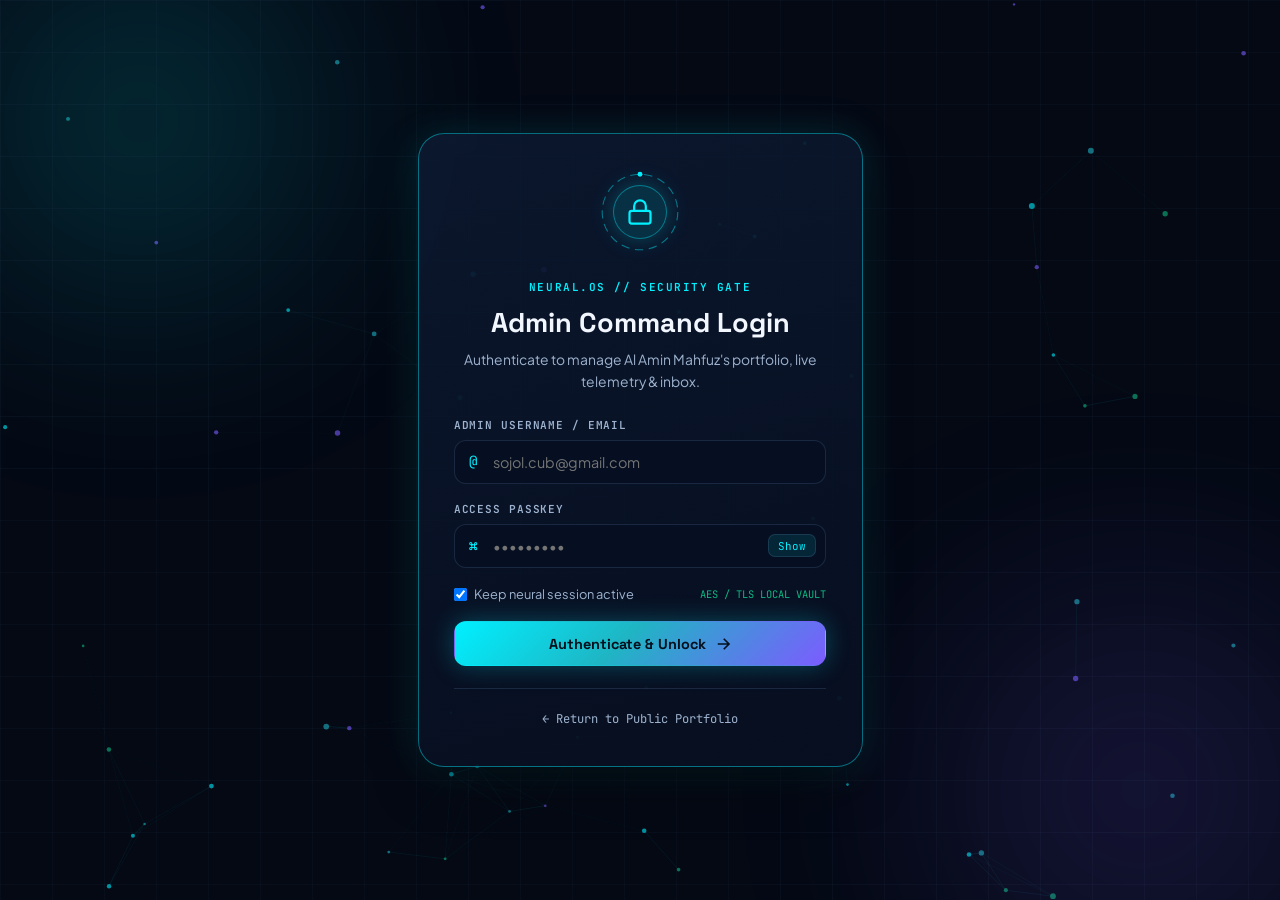
==== admin.html @ 64567ad8 "chore: remove CV download options and CV asset files from public site" ====
<!DOCTYPE html>
<html lang="en" data-theme="dark">
<head>
  <meta charset="UTF-8" />
  <meta name="viewport" content="width=device-width, initial-scale=1.0" />
  <title>NEURAL.CMS // Admin Command Deck — Al Amin Mahfuz</title>

  <link rel="preconnect" href="https://fonts.googleapis.com" />
  <link rel="preconnect" href="https://fonts.gstatic.com" crossorigin />
  <link href="https://fonts.googleapis.com/css2?family=JetBrains+Mono:wght@400;500;600;700&family=Plus+Jakarta+Sans:wght@400;500;600;700&family=Space+Grotesk:wght@500;600;700&display=swap" rel="stylesheet" />

  <link rel="stylesheet" href="admin.css" />
</head>
<body>
  <!-- Ambient Neural Canvas & Aurora -->
  <canvas id="admin-canvas" aria-hidden="true"></canvas>
  <div class="ambient-bg" aria-hidden="true">
    <div class="orb orb-cyan"></div>
    <div class="orb orb-violet"></div>
    <div class="grid-mesh"></div>
  </div>

  <!-- ==================== 1. HOLOGRAPHIC LOGIN GATE ==================== -->
  <section id="login-view" class="login-view">
    <div class="login-card" id="login-card">
      <div class="login-scanner" aria-hidden="true">
        <svg class="scanner-ring" viewBox="0 0 120 120">
          <circle cx="60" cy="60" r="54" fill="none" stroke="rgba(0,240,255,0.45)" stroke-width="1.5" stroke-dasharray="12 8" />
          <circle cx="60" cy="6" r="3.5" fill="#00f0ff" />
        </svg>
        <div class="scanner-core">
          <svg viewBox="0 0 24 24" width="28" height="28" fill="none" stroke="currentColor" stroke-width="1.9">
            <rect x="3" y="11" width="18" height="11" rx="2" ry="2"></rect>
            <path d="M7 11V7a5 5 0 0 1 10 0v4"></path>
          </svg>
        </div>
      </div>

      <div class="login-header">
        <span class="mono-eyebrow">NEURAL.OS // SECURITY GATE</span>
        <h1>Admin Command Login</h1>
        <p>Authenticate to manage Al Amin Mahfuz's portfolio, live telemetry &amp; inbox.</p>
      </div>

      <div id="login-alert" class="login-alert" role="alert" hidden></div>

      <form id="login-form" class="login-form" autocomplete="on">
        <div class="field">
          <label for="login-username">ADMIN USERNAME / EMAIL</label>
          <div class="input-wrap">
            <span class="input-icon">@</span>
            <input
              type="email"
              id="login-username"
              name="username"
              required
              placeholder="sojol.cub@gmail.com"
              autocomplete="username"
            />
          </div>
        </div>

        <div class="field">
          <label for="login-password">ACCESS PASSKEY</label>
          <div class="input-wrap">
            <span class="input-icon">⌘</span>
            <input
              type="password"
              id="login-password"
              name="password"
              required
              placeholder="•••••••••"
              autocomplete="current-password"
            />
            <button type="button" id="toggle-pass" class="eye-btn" aria-label="Show or hide password">
              Show
            </button>
          </div>
        </div>

        <div class="login-options">
          <label class="checkbox-row">
            <input type="checkbox" id="login-remember" checked />
            <span>Keep neural session active</span>
          </label>
          <span class="enc-tag">AES / TLS LOCAL VAULT</span>
        </div>

        <button type="submit" id="login-submit" class="btn btn-primary btn-block">
          <span id="login-btn-text">Authenticate &amp; Unlock</span>
          <svg viewBox="0 0 24 24" width="18" height="18" fill="none" stroke="currentColor" stroke-width="2.2">
            <path d="M5 12h14M13 5l7 7-7 7" />
          </svg>
        </button>
      </form>

      <div class="login-footer">
        <a href="index.html" class="back-link">← Return to Public Portfolio</a>
      </div>
    </div>
  </section>

  <!-- ==================== 2. ADMIN COMMAND DASHBOARD ==================== -->
  <div id="dashboard-view" class="dashboard-shell" hidden>
    <!-- Sidebar -->
    <aside id="admin-sidebar" class="admin-sidebar">
      <div class="sidebar-brand">
        <div class="admin-avatar-wrap">
          <img src="assets/profile.png" alt="Al Amin Mahfuz" class="admin-avatar" />
          <span class="online-dot"></span>
        </div>
        <div class="admin-id">
          <strong>Al Amin Mahfuz</strong>
          <span>SUPER ADMIN • RSTU</span>
        </div>
      </div>

      <nav class="sidebar-nav" aria-label="Dashboard Sections">
        <button type="button" class="side-link active" data-tab="overview">
          <span class="side-ic">◈</span>
          <span>Command Overview</span>
        </button>
        <button type="button" class="side-link" data-tab="profile">
          <span class="side-ic">◎</span>
          <span>Profile &amp; Hero</span>
        </button>
        <button type="button" class="side-link" data-tab="experience">
          <span class="side-ic">⚡</span>
          <span>Experience Timeline</span>
          <span id="count-exp" class="side-pill">5</span>
        </button>
        <button type="button" class="side-link" data-tab="skills">
          <span class="side-ic">❖</span>
          <span>Skills &amp; AI Arsenal</span>
          <span id="count-skills" class="side-pill">32</span>
        </button>
        <button type="button" class="side-link" data-tab="projects">
          <span class="side-ic">🚀</span>
          <span>Featured Projects</span>
          <span id="count-projects" class="side-pill">3</span>
        </button>
        <button type="button" class="side-link" data-tab="inbox">
          <span class="side-ic">✉</span>
          <span>Transmissions Inbox</span>
          <span id="count-unread" class="side-pill pill-alert">1</span>
        </button>
        <button type="button" class="side-link" data-tab="security">
          <span class="side-ic">⚙</span>
          <span>Security &amp; Backup</span>
        </button>
      </nav>

      <div class="sidebar-footer">
        <a href="index.html" target="_blank" rel="noopener" class="btn btn-outline btn-sm btn-block">
          <span>Open Public Website ↗</span>
        </a>
        <button type="button" id="logout-btn" class="btn btn-danger-ghost btn-sm btn-block">
          <span>Lock &amp; Sign Out</span>
        </button>
      </div>
    </aside>

    <!-- Main Workspace -->
    <div class="admin-main">
      <!-- Topbar -->
      <header class="admin-topbar">
        <div class="topbar-left">
          <button type="button" id="sidebar-toggle" class="icon-btn mobile-toggle" aria-label="Toggle Menu">☰</button>
          <div>
            <span class="mono-eyebrow">NEURAL.CMS // CONTROL MATRIX</span>
            <h2 id="active-tab-title">Command Overview</h2>
          </div>
        </div>

        <div class="topbar-right">
          <div class="sync-indicator" title="Live synced with public portfolio">
            <span class="sync-dot"></span>
            <span id="sync-status-text">LIVE SYNC READY</span>
          </div>
          <div class="clock-chip" id="admin-clock">DAC --:--:--</div>
          <button type="button" id="admin-theme-btn" class="icon-btn" title="Switch Dark / Light Theme">☀</button>
        </div>
      </header>

      <div class="admin-content">
        <!-- ==================== TAB 1: OVERVIEW ==================== -->
        <section id="tab-overview" class="tab-panel active">
          <div class="kpi-grid">
            <div class="kpi-card">
              <div class="kpi-top">
                <span class="kpi-label">PORTFOLIO VIEWS</span>
                <span class="kpi-icon cyan">👁</span>
              </div>
              <div class="kpi-val" id="kpi-views">0</div>
              <div class="kpi-foot">Live visitor telemetry counter</div>
            </div>

            <div class="kpi-card">
              <div class="kpi-top">
                <span class="kpi-label">ACTIVE TECH SKILLS</span>
                <span class="kpi-icon violet">❖</span>
              </div>
              <div class="kpi-val" id="kpi-skills">0</div>
              <div class="kpi-foot">AI, Full-Stack &amp; DB Matrix</div>
            </div>

            <div class="kpi-card">
              <div class="kpi-top">
                <span class="kpi-label">UNREAD MESSAGES</span>
                <span class="kpi-icon emerald">✉</span>
              </div>
              <div class="kpi-val" id="kpi-unread">0</div>
              <div class="kpi-foot">Direct contact uplink inbox</div>
            </div>

            <div class="kpi-card">
              <div class="kpi-top">
                <span class="kpi-label">AI AGENT QUERIES</span>
                <span class="kpi-icon amber">⚡</span>
              </div>
              <div class="kpi-val" id="kpi-ai-queries">0</div>
              <div class="kpi-foot">MAHFUZ.AI MCP console runs</div>
            </div>
          </div>

          <div class="overview-split">
            <div class="glass-panel">
              <div class="panel-head">
                <div>
                  <span class="mono-eyebrow">TELEMETRY PULSE</span>
                  <h3>7-Cycle Engagement Trajectory</h3>
                </div>
                <span class="status-tag">ACTIVE</span>
              </div>
              <div class="chart-box" id="telemetry-chart"></div>
            </div>

            <div class="glass-panel">
              <div class="panel-head">
                <div>
                  <span class="mono-eyebrow">MCP AGENT LOGS</span>
                  <h3>Recent Visitor AI Queries</h3>
                </div>
                <button type="button" id="clear-ai-logs" class="btn-mini">Clear</button>
              </div>
              <div id="ai-query-list" class="log-list"></div>
            </div>
          </div>

          <div class="glass-panel">
            <div class="panel-head">
              <div>
                <span class="mono-eyebrow">QUICK DISPATCH</span>
                <h3>Latest Direct Transmissions</h3>
              </div>
              <button type="button" class="btn-mini" data-goto-tab="inbox">View All Inbox →</button>
            </div>
            <div id="overview-inbox-preview" class="inbox-preview-list"></div>
          </div>
        </section>

        <!-- ==================== TAB 2: PROFILE & HERO EDITOR ==================== -->
        <section id="tab-profile" class="tab-panel">
          <form id="profile-form" class="glass-panel form-panel">
            <div class="panel-head">
              <div>
                <span class="mono-eyebrow">IDENTITY &amp; HERO TELEMETRY</span>
                <h3>Edit Public Profile &amp; Hero Section</h3>
              </div>
              <button type="submit" class="btn btn-primary btn-sm">Save &amp; Sync Live</button>
            </div>

            <div class="form-grid-2">
              <div class="field">
                <label for="pf-first">FIRST NAME</label>
                <input type="text" id="pf-first" required />
              </div>
              <div class="field">
                <label for="pf-last">LAST NAME (GRADIENT ACCENT)</label>
                <input type="text" id="pf-last" required />
              </div>

              <div class="field span-2">
                <label for="pf-headline">FOOTER / META HEADLINE</label>
                <input type="text" id="pf-headline" required />
              </div>

              <div class="field">
                <label for="pf-avail-text">AVAILABILITY STATUS BANNER</label>
                <input type="text" id="pf-avail-text" required />
              </div>
              <div class="field">
                <label for="pf-avail-toggle">AVAILABILITY BEACON STATE</label>
                <select id="pf-avail-toggle">
                  <option value="true">🟢 Active / Available for Collaboration</option>
                  <option value="false">🟠 Busy / Selective Availability</option>
                </select>
              </div>

              <div class="field">
                <label for="pf-badge-title">PORTRAIT FLOATING BADGE TITLE</label>
                <input type="text" id="pf-badge-title" placeholder="Senior Lecturer" />
              </div>
              <div class="field">
                <label for="pf-badge-sub">PORTRAIT FLOATING BADGE SUBTITLE</label>
                <input type="text" id="pf-badge-sub" placeholder="RSTU, Natore" />
              </div>

              <div class="field span-2">
                <label for="pf-bio">HERO BIOGRAPHY (HTML TAGS LIKE &lt;strong&gt; &amp; &lt;span&gt; SUPPORTED)</label>
                <textarea id="pf-bio" rows="4" required></textarea>
              </div>

              <div class="field">
                <label for="pf-email">PRIMARY EMAIL</label>
                <input type="email" id="pf-email" required />
              </div>
              <div class="field">
                <label for="pf-location">BASE LOCATION</label>
                <input type="text" id="pf-location" required />
              </div>

              <div class="field">
                <label for="pf-phone1">PRIMARY MOBILE</label>
                <input type="text" id="pf-phone1" required />
              </div>
              <div class="field">
                <label for="pf-phone2">SECONDARY MOBILE</label>
                <input type="text" id="pf-phone2" />
              </div>
            </div>

            <div class="divider-title">HERO COUNTER METRICS &amp; TYPEWRITER ROLES</div>

            <div class="form-grid-4">
              <div class="field">
                <label for="pf-m-exp">YEARS EXPERIENCE</label>
                <input type="number" id="pf-m-exp" min="1" max="50" required />
              </div>
              <div class="field">
                <label for="pf-m-llm">FRONTIER LLM APIS</label>
                <input type="number" id="pf-m-llm" min="1" max="20" required />
              </div>
              <div class="field">
                <label for="pf-m-tech">TOTAL TECHNOLOGIES</label>
                <input type="number" id="pf-m-tech" min="1" max="200" required />
              </div>
              <div class="field">
                <label for="pf-m-stu">STUDENTS MENTORED</label>
                <input type="number" id="pf-m-stu" min="1" max="50000" required />
              </div>
            </div>

            <div class="field" style="margin-top: 1rem;">
              <label for="pf-roles">TYPEWRITER CYCLING ROLES (ONE ROLE PER LINE)</label>
              <textarea id="pf-roles" rows="5" required></textarea>
            </div>

            <div class="form-actions-end">
              <button type="submit" class="btn btn-primary">Save Profile &amp; Broadcast to Website</button>
            </div>
          </form>
        </section>

        <!-- ==================== TAB 3: EXPERIENCE TIMELINE ==================== -->
        <section id="tab-experience" class="tab-panel">
          <div class="glass-panel">
            <div class="panel-head">
              <div>
                <span class="mono-eyebrow">CAREER TRAJECTORY CRUD</span>
                <h3>Manage Experience Timeline</h3>
              </div>
              <button type="button" id="add-exp-btn" class="btn btn-primary btn-sm">+ Add New Role</button>
            </div>
            <div id="exp-manager-list" class="crud-stack"></div>
          </div>
        </section>

        <!-- ==================== TAB 4: SKILLS & AI ARSENAL ==================== -->
        <section id="tab-skills" class="tab-panel">
          <div class="glass-panel">
            <div class="panel-head">
              <div>
                <span class="mono-eyebrow">CAPABILITY MATRIX CRUD</span>
                <h3>Manage Technical &amp; AI Skills</h3>
              </div>
              <button type="button" id="add-skill-btn" class="btn btn-primary btn-sm">+ Add New Skill</button>
            </div>

            <div class="admin-filter-bar" id="admin-skill-filters">
              <button type="button" class="chip-btn active" data-cat="all">All</button>
              <button type="button" class="chip-btn" data-cat="ai">AI, LLMs &amp; IDEs</button>
              <button type="button" class="chip-btn" data-cat="frontend">Frontend &amp; Mobile</button>
              <button type="button" class="chip-btn" data-cat="backend">Backend &amp; Languages</button>
              <button type="button" class="chip-btn" data-cat="database">Databases</button>
              <button type="button" class="chip-btn" data-cat="foundations">Math, OS &amp; Creative</button>
            </div>

            <div id="skills-manager-grid" class="skills-admin-grid"></div>
          </div>
        </section>

        <!-- ==================== TAB 5: FEATURED PROJECTS ==================== -->
        <section id="tab-projects" class="tab-panel">
          <div class="glass-panel">
            <div class="panel-head">
              <div>
                <span class="mono-eyebrow">PORTFOLIO SHOWCASE BUILDER</span>
                <h3>Featured AI &amp; Full-Stack Projects</h3>
              </div>
              <div class="head-controls">
                <label class="switch-row">
                  <input type="checkbox" id="toggle-projects-sec" checked />
                  <span>Display Section on Website</span>
                </label>
                <button type="button" id="add-project-btn" class="btn btn-primary btn-sm">+ Add Project</button>
              </div>
            </div>
            <div id="projects-manager-grid" class="projects-admin-grid"></div>
          </div>
        </section>

        <!-- ==================== TAB 6: TRANSMISSIONS INBOX ==================== -->
        <section id="tab-inbox" class="tab-panel">
          <div class="glass-panel">
            <div class="panel-head">
              <div>
                <span class="mono-eyebrow">DIRECT CONTACT UPLINK</span>
                <h3>Visitor Transmissions Inbox</h3>
              </div>
              <div class="head-controls">
                <button type="button" id="mark-all-read" class="btn btn-outline btn-sm">Mark All Read</button>
              </div>
            </div>
            <div id="inbox-full-list" class="inbox-stack"></div>
          </div>
        </section>

        <!-- ==================== TAB 7: SECURITY & BACKUP ==================== -->
        <section id="tab-security" class="tab-panel">
          <div class="overview-split">
            <form id="creds-form" class="glass-panel form-panel">
              <div class="panel-head">
                <div>
                  <span class="mono-eyebrow">ACCESS CONTROL</span>
                  <h3>Admin Login Credentials</h3>
                </div>
              </div>
              <div class="field">
                <label for="sec-user">ADMIN LOGIN EMAIL / USERNAME</label>
                <input type="email" id="sec-user" required />
              </div>
              <div class="field" style="margin-top: 0.9rem;">
                <label for="sec-pass">NEW ADMIN PASSWORD</label>
                <input type="password" id="sec-pass" required minlength="4" placeholder="Enter new passkey to update..." />
              </div>
              <div class="form-actions-end" style="margin-top: 1.2rem; justify-content: space-between;">
                <button type="button" id="reset-creds-btn" class="btn btn-outline btn-sm">Restore Default Passkey</button>
                <button type="submit" class="btn btn-primary btn-sm">Update Credentials</button>
              </div>
            </form>

            <div class="glass-panel">
              <div class="panel-head">
                <div>
                  <span class="mono-eyebrow">SYSTEM VAULT</span>
                  <h3>Backup, Import &amp; Factory Reset</h3>
                </div>
              </div>
              <p class="muted-copy">
                Export your entire portfolio configuration, timeline, skills, projects, and inbox messages as a portable JSON snapshot, or restore factory defaults.
              </p>
              <div class="vault-btn-stack">
                <button type="button" id="export-json-btn" class="btn btn-outline btn-block">⬇ Export Portfolio Snapshot (.json)</button>
                <label class="btn btn-outline btn-block file-label">
                  <span>⬆ Import Snapshot (.json)</span>
                  <input type="file" id="import-json-input" accept=".json,application/json" hidden />
                </label>
                <button type="button" id="factory-reset-btn" class="btn btn-danger-ghost btn-block">↺ Reset Content to Updated 2026 CV Defaults</button>
              </div>
            </div>
          </div>
        </section>
      </div>
    </div>
  </div>

  <!-- ==================== UNIVERSAL MODAL EDITOR ==================== -->
  <div id="cms-modal" class="cms-modal" hidden>
    <div class="cms-modal-backdrop" id="modal-backdrop"></div>
    <div class="cms-modal-dialog">
      <div class="panel-head">
        <h3 id="modal-title">Edit Item</h3>
        <button type="button" id="modal-close" class="icon-btn">✕</button>
      </div>
      <form id="modal-form" class="modal-body"></form>
    </div>
  </div>

  <!-- Toast -->
  <div id="admin-toast" class="admin-toast" role="status" aria-live="polite"></div>

  <script src="cms-store.js"></script>
  <script src="admin.js"></script>
</body>
</html>
---- admin.css ----
/* ==========================================================================
   NEURAL.CMS // FUTURISTIC ADMIN COMMAND DECK STYLES
   ========================================================================== */

:root {
  --bg-void: #040914;
  --bg-deep: #071022;
  --bg-panel: rgba(12, 25, 48, 0.9);
  --bg-panel-alt: rgba(17, 34, 64, 0.88);
  --bg-input: rgba(7, 16, 34, 0.9);

  --text-main: #f1f6ff;
  --text-sub: #9eb3cf;
  --text-dim: #667d9c;

  --cyan: #00f0ff;
  --teal: #1fb5c4;
  --violet: #7c5cff;
  --violet-soft: #a78bfa;
  --emerald: #10b981;
  --amber: #f59e0b;
  --danger: #f43f5e;

  --border: rgba(125, 165, 225, 0.16);
  --border-glow: rgba(0, 240, 255, 0.42);
  --shadow: 0 22px 55px -16px rgba(0, 0, 0, 0.72);

  --font-display: "Space Grotesk", "Segoe UI", system-ui, sans-serif;
  --font-sans: "Plus Jakarta Sans", "Segoe UI", system-ui, sans-serif;
  --font-mono: "JetBrains Mono", Consolas, monospace;

  --ease: cubic-bezier(0.16, 1, 0.3, 1);
}

html[data-theme="light"] {
  --bg-void: #f1f6fc;
  --bg-deep: #e6eef8;
  --bg-panel: rgba(255, 255, 255, 0.95);
  --bg-panel-alt: rgba(242, 247, 254, 0.96);
  --bg-input: #ffffff;

  --text-main: #0c1f38;
  --text-sub: #3d5470;
  --text-dim: #687f9b;

  --cyan: #0891b2;
  --teal: #0e7490;
  --violet: #6d4aff;
  --violet-soft: #5b21b6;

  --border: rgba(15, 42, 68, 0.12);
  --border-glow: rgba(8, 145, 178, 0.42);
  --shadow: 0 18px 40px -15px rgba(15, 42, 68, 0.12);
}

*,
*::before,
*::after {
  box-sizing: border-box;
  margin: 0;
  padding: 0;
}

[hidden] {
  display: none !important;
}

body {
  font-family: var(--font-sans);
  background: var(--bg-void);
  color: var(--text-main);
  min-height: 100vh;
  line-height: 1.55;
  overflow-x: hidden;
}

a {
  color: inherit;
  text-decoration: none;
}

/* ==================== AMBIENT BACKGROUND ==================== */
#admin-canvas {
  position: fixed;
  inset: 0;
  width: 100vw;
  height: 100vh;
  z-index: 0;
  pointer-events: none;
  opacity: 0.72;
}

html[data-theme="light"] #admin-canvas {
  opacity: 0.35;
}

.ambient-bg {
  position: fixed;
  inset: 0;
  z-index: 0;
  pointer-events: none;
  overflow: hidden;
}

.orb {
  position: absolute;
  border-radius: 50%;
  filter: blur(120px);
  opacity: 0.28;
}

.orb-cyan {
  width: 480px;
  height: 480px;
  top: -120px;
  left: -100px;
  background: radial-gradient(circle, #00f0ff, transparent 70%);
  animation: drift 16s ease-in-out infinite alternate;
}

.orb-violet {
  width: 520px;
  height: 520px;
  bottom: -150px;
  right: -120px;
  background: radial-gradient(circle, #7c5cff, transparent 70%);
  animation: drift 20s ease-in-out infinite alternate-reverse;
}

.grid-mesh {
  position: absolute;
  inset: 0;
  background-image:
    linear-gradient(to right, rgba(125, 165, 225, 0.04) 1px, transparent 1px),
    linear-gradient(to bottom, rgba(125, 165, 225, 0.04) 1px, transparent 1px);
  background-size: 52px 52px;
}

@keyframes drift {
  from { transform: translate3d(0, 0, 0) scale(1); }
  to { transform: translate3d(40px, -30px, 0) scale(1.08); }
}

/* ==================== TYPOGRAPHY & BUTTONS ==================== */
.mono-eyebrow {
  display: inline-block;
  font-family: var(--font-mono);
  font-size: 0.69rem;
  font-weight: 600;
  letter-spacing: 0.14em;
  color: var(--cyan);
}

.btn {
  display: inline-flex;
  align-items: center;
  justify-content: center;
  gap: 0.5rem;
  font-family: var(--font-display);
  font-weight: 600;
  font-size: 0.9rem;
  padding: 0.78rem 1.3rem;
  border-radius: 12px;
  border: 1px solid transparent;
  cursor: pointer;
  transition: transform 0.22s var(--ease), box-shadow 0.22s, border-color 0.22s, background-color 0.22s;
  white-space: nowrap;
}

.btn:hover {
  transform: translateY(-1px);
}

.btn-sm {
  font-size: 0.8rem;
  padding: 0.48rem 0.95rem;
  border-radius: 10px;
}

.btn-block {
  width: 100%;
}

.btn-primary {
  background: linear-gradient(135deg, var(--cyan) 0%, var(--teal) 45%, var(--violet) 100%);
  color: #03101d;
  font-weight: 700;
  box-shadow: 0 0 24px rgba(0, 240, 255, 0.26);
}

html[data-theme="light"] .btn-primary {
  color: #ffffff;
}

.btn-outline {
  background: transparent;
  border-color: var(--border-glow);
  color: var(--text-main);
}

.btn-outline:hover {
  background: rgba(0, 240, 255, 0.1);
}

.btn-danger-ghost {
  background: rgba(244, 63, 94, 0.1);
  border-color: rgba(244, 63, 94, 0.35);
  color: #fb7185;
}

.btn-danger-ghost:hover {
  background: rgba(244, 63, 94, 0.2);
}

.btn-mini {
  font-family: var(--font-mono);
  font-size: 0.72rem;
  padding: 0.32rem 0.68rem;
  border-radius: 8px;
  border: 1px solid var(--border);
  background: transparent;
  color: var(--cyan);
  cursor: pointer;
  transition: border-color 0.2s, background-color 0.2s;
}

.btn-mini:hover {
  border-color: var(--cyan);
  background: rgba(0, 240, 255, 0.1);
}

.btn-mini.danger {
  color: #fb7185;
}

.btn-mini.danger:hover {
  border-color: var(--danger);
  background: rgba(244, 63, 94, 0.12);
}

.icon-btn {
  width: 36px;
  height: 36px;
  border-radius: 10px;
  border: 1px solid var(--border);
  background: var(--bg-panel-alt);
  color: var(--text-main);
  display: inline-grid;
  place-items: center;
  cursor: pointer;
  font-size: 0.95rem;
}

.icon-btn:hover {
  border-color: var(--cyan);
}

/* ==================== 1. HOLOGRAPHIC LOGIN VIEW ==================== */
.login-view {
  position: relative;
  z-index: 2;
  min-height: 100vh;
  display: grid;
  place-items: center;
  padding: 1.5rem;
}

.login-card {
  width: min(445px, 100%);
  padding: 2.3rem 2.2rem;
  border-radius: 26px;
  background: linear-gradient(165deg, var(--bg-panel) 0%, rgba(7, 15, 32, 0.95) 100%);
  border: 1px solid var(--border-glow);
  box-shadow: var(--shadow), 0 0 42px rgba(0, 240, 255, 0.14);
  animation: cardEnter 0.65s var(--ease);
}

html[data-theme="light"] .login-card {
  background: var(--bg-panel);
}

@keyframes cardEnter {
  from { opacity: 0; transform: translateY(22px) scale(0.97); }
  to { opacity: 1; transform: translateY(0) scale(1); }
}

.login-card.shake {
  animation: denyShake 0.42s ease;
}

@keyframes denyShake {
  0%, 100% { transform: translateX(0); }
  20% { transform: translateX(-9px); }
  40% { transform: translateX(9px); }
  60% { transform: translateX(-6px); }
  80% { transform: translateX(6px); }
}

.login-scanner {
  position: relative;
  width: 84px;
  height: 84px;
  margin: 0 auto 1.15rem;
  display: grid;
  place-items: center;
}

.scanner-ring {
  position: absolute;
  inset: 0;
  width: 100%;
  height: 100%;
  animation: spinRing 14s linear infinite;
}

@keyframes spinRing {
  to { transform: rotate(360deg); }
}

.scanner-core {
  width: 54px;
  height: 54px;
  border-radius: 50%;
  background: rgba(0, 240, 255, 0.12);
  border: 1px solid rgba(0, 240, 255, 0.4);
  color: var(--cyan);
  display: grid;
  place-items: center;
  box-shadow: 0 0 22px rgba(0, 240, 255, 0.25);
}

.login-header {
  text-align: center;
  margin-bottom: 1.5rem;
}

.login-header h1 {
  font-family: var(--font-display);
  font-size: 1.7rem;
  margin-block: 0.25rem 0.35rem;
}

.login-header p {
  font-size: 0.87rem;
  color: var(--text-sub);
}

.login-alert {
  margin-bottom: 1rem;
  padding: 0.7rem 0.9rem;
  border-radius: 11px;
  font-family: var(--font-mono);
  font-size: 0.76rem;
  background: rgba(244, 63, 94, 0.13);
  border: 1px solid rgba(244, 63, 94, 0.45);
  color: #fda4af;
}

.login-alert.success {
  background: rgba(16, 185, 129, 0.14);
  border-color: rgba(16, 185, 129, 0.45);
  color: #6ee7b7;
}

.login-form {
  display: flex;
  flex-direction: column;
  gap: 1.05rem;
}

.field label {
  display: block;
  font-family: var(--font-mono);
  font-size: 0.69rem;
  font-weight: 600;
  letter-spacing: 0.08em;
  color: var(--text-sub);
  margin-bottom: 0.38rem;
}

.input-wrap {
  position: relative;
  display: flex;
  align-items: center;
}

.input-icon {
  position: absolute;
  left: 0.95rem;
  color: var(--cyan);
  font-family: var(--font-mono);
  font-size: 0.88rem;
  pointer-events: none;
}

.input-wrap input {
  padding-left: 2.4rem !important;
  padding-right: 4rem !important;
}

.field input,
.field select,
.field textarea {
  width: 100%;
  padding: 0.75rem 0.95rem;
  border-radius: 12px;
  border: 1px solid var(--border);
  background: var(--bg-input);
  color: var(--text-main);
  font-family: var(--font-sans);
  font-size: 0.9rem;
  outline: none;
  transition: border-color 0.22s, box-shadow 0.22s;
}

.field input:focus,
.field select:focus,
.field textarea:focus {
  border-color: var(--cyan);
  box-shadow: 0 0 0 3px rgba(0, 240, 255, 0.14);
}

.eye-btn {
  position: absolute;
  right: 0.65rem;
  background: rgba(0, 240, 255, 0.1);
  border: 1px solid var(--border);
  color: var(--cyan);
  font-family: var(--font-mono);
  font-size: 0.68rem;
  padding: 0.22rem 0.55rem;
  border-radius: 7px;
  cursor: pointer;
}

.login-options {
  display: flex;
  align-items: center;
  justify-content: space-between;
  font-size: 0.8rem;
  color: var(--text-sub);
}

.checkbox-row {
  display: inline-flex;
  align-items: center;
  gap: 0.45rem;
  cursor: pointer;
}

.enc-tag {
  font-family: var(--font-mono);
  font-size: 0.65rem;
  color: var(--emerald);
}

.login-footer {
  margin-top: 1.35rem;
  padding-top: 1rem;
  border-top: 1px solid var(--border);
  text-align: center;
}

.back-link {
  font-family: var(--font-mono);
  font-size: 0.76rem;
  color: var(--text-sub);
  transition: color 0.2s;
}

.back-link:hover {
  color: var(--cyan);
}

/* ==================== 2. DASHBOARD SHELL ==================== */
.dashboard-shell {
  position: relative;
  z-index: 2;
  display: grid;
  grid-template-columns: 272px 1fr;
  min-height: 100vh;
}

.admin-sidebar {
  background: var(--bg-panel);
  border-right: 1px solid var(--border);
  padding: 1.4rem 1.05rem;
  display: flex;
  flex-direction: column;
  gap: 1.5rem;
  position: sticky;
  top: 0;
  height: 100vh;
}

.sidebar-brand {
  display: flex;
  align-items: center;
  gap: 0.8rem;
  padding: 0.4rem 0.45rem 1.1rem;
  border-bottom: 1px solid var(--border);
}

.admin-avatar-wrap {
  position: relative;
  width: 48px;
  height: 48px;
  border-radius: 50%;
  padding: 2px;
  background: linear-gradient(135deg, var(--cyan), var(--violet));
  flex-shrink: 0;
}

.admin-avatar {
  width: 100%;
  height: 100%;
  border-radius: 50%;
  object-fit: cover;
  object-position: 50% 18%;
}

.online-dot {
  position: absolute;
  bottom: 1px;
  right: 1px;
  width: 11px;
  height: 11px;
  border-radius: 50%;
  background: var(--emerald);
  border: 2px solid var(--bg-void);
}

.admin-id strong {
  display: block;
  font-family: var(--font-display);
  font-size: 0.96rem;
}

.admin-id span {
  font-family: var(--font-mono);
  font-size: 0.65rem;
  color: var(--cyan);
  letter-spacing: 0.08em;
}

.sidebar-nav {
  display: flex;
  flex-direction: column;
  gap: 0.35rem;
  flex: 1;
}

.side-link {
  width: 100%;
  display: flex;
  align-items: center;
  gap: 0.7rem;
  padding: 0.7rem 0.85rem;
  border-radius: 12px;
  border: 1px solid transparent;
  background: transparent;
  color: var(--text-sub);
  font-family: var(--font-sans);
  font-size: 0.88rem;
  font-weight: 600;
  cursor: pointer;
  text-align: left;
  transition: all 0.2s var(--ease);
}

.side-link:hover {
  color: var(--text-main);
  background: rgba(0, 240, 255, 0.07);
}

.side-link.active {
  color: var(--text-main);
  background: linear-gradient(135deg, rgba(0, 240, 255, 0.15), rgba(124, 92, 255, 0.16));
  border-color: var(--border-glow);
}

.side-ic {
  color: var(--cyan);
  width: 18px;
  text-align: center;
}

.side-pill {
  margin-left: auto;
  font-family: var(--font-mono);
  font-size: 0.68rem;
  padding: 0.1rem 0.46rem;
  border-radius: 999px;
  background: rgba(125, 165, 225, 0.15);
  color: var(--text-main);
}

.side-pill.pill-alert {
  background: rgba(16, 185, 129, 0.2);
  color: var(--emerald);
  border: 1px solid rgba(16, 185, 129, 0.45);
}

.sidebar-footer {
  display: flex;
  flex-direction: column;
  gap: 0.55rem;
  padding-top: 1rem;
  border-top: 1px solid var(--border);
}

/* ==================== MAIN WORKSPACE ==================== */
.admin-main {
  display: flex;
  flex-direction: column;
  min-width: 0;
}

.admin-topbar {
  position: sticky;
  top: 0;
  z-index: 40;
  display: flex;
  align-items: center;
  justify-content: space-between;
  flex-wrap: wrap;
  gap: 1rem;
  padding: 1rem 1.8rem;
  background: var(--bg-panel);
  border-bottom: 1px solid var(--border);
  backdrop-filter: blur(16px);
}

.topbar-left {
  display: flex;
  align-items: center;
  gap: 0.85rem;
}

.topbar-left h2 {
  font-family: var(--font-display);
  font-size: 1.35rem;
}

.mobile-toggle {
  display: none;
}

.topbar-right {
  display: flex;
  align-items: center;
  gap: 0.65rem;
}

.sync-indicator {
  display: inline-flex;
  align-items: center;
  gap: 0.45rem;
  padding: 0.35rem 0.78rem;
  border-radius: 999px;
  background: rgba(16, 185, 129, 0.11);
  border: 1px solid rgba(16, 185, 129, 0.35);
  font-family: var(--font-mono);
  font-size: 0.7rem;
  color: var(--emerald);
}

.sync-dot {
  width: 7px;
  height: 7px;
  border-radius: 50%;
  background: var(--emerald);
  box-shadow: 0 0 8px var(--emerald);
}

.clock-chip {
  font-family: var(--font-mono);
  font-size: 0.73rem;
  padding: 0.36rem 0.75rem;
  border-radius: 999px;
  border: 1px solid var(--border);
  color: var(--text-sub);
}

.admin-content {
  padding: 1.7rem 1.8rem 3rem;
  max-width: 1320px;
  width: 100%;
}

.tab-panel {
  display: none;
  flex-direction: column;
  gap: 1.35rem;
  animation: tabFade 0.35s var(--ease);
}

.tab-panel.active {
  display: flex;
}

@keyframes tabFade {
  from { opacity: 0; transform: translateY(10px); }
  to { opacity: 1; transform: translateY(0); }
}

/* ==================== KPI CARDS & PANELS ==================== */
.kpi-grid {
  display: grid;
  grid-template-columns: repeat(4, 1fr);
  gap: 1.1rem;
}

.kpi-card {
  padding: 1.35rem 1.4rem;
  border-radius: 20px;
  background: linear-gradient(155deg, var(--bg-panel), var(--bg-panel-alt));
  border: 1px solid var(--border);
  box-shadow: var(--shadow);
  transition: transform 0.25s var(--ease), border-color 0.25s;
}

.kpi-card:hover {
  transform: translateY(-3px);
  border-color: var(--border-glow);
}

.kpi-top {
  display: flex;
  align-items: center;
  justify-content: space-between;
  margin-bottom: 0.55rem;
}

.kpi-label {
  font-family: var(--font-mono);
  font-size: 0.68rem;
  letter-spacing: 0.1em;
  color: var(--text-sub);
}

.kpi-icon {
  width: 34px;
  height: 34px;
  border-radius: 10px;
  display: grid;
  place-items: center;
  font-size: 0.95rem;
}

.kpi-icon.cyan { background: rgba(0, 240, 255, 0.13); color: var(--cyan); }
.kpi-icon.violet { background: rgba(124, 92, 255, 0.16); color: var(--violet-soft); }
.kpi-icon.emerald { background: rgba(16, 185, 129, 0.15); color: var(--emerald); }
.kpi-icon.amber { background: rgba(245, 158, 11, 0.15); color: var(--amber); }

.kpi-val {
  font-family: var(--font-display);
  font-size: 2.15rem;
  font-weight: 700;
  line-height: 1.1;
}

.kpi-foot {
  margin-top: 0.3rem;
  font-size: 0.78rem;
  color: var(--text-dim);
}

.overview-split {
  display: grid;
  grid-template-columns: 1.25fr 1fr;
  gap: 1.25rem;
}

.glass-panel {
  padding: 1.55rem 1.65rem;
  border-radius: 22px;
  background: var(--bg-panel);
  border: 1px solid var(--border);
  box-shadow: var(--shadow);
}

.panel-head {
  display: flex;
  align-items: center;
  justify-content: space-between;
  flex-wrap: wrap;
  gap: 0.8rem;
  margin-bottom: 1.25rem;
  padding-bottom: 0.85rem;
  border-bottom: 1px solid var(--border);
}

.panel-head h3 {
  font-family: var(--font-display);
  font-size: 1.18rem;
}

.status-tag {
  font-family: var(--font-mono);
  font-size: 0.67rem;
  padding: 0.2rem 0.6rem;
  border-radius: 999px;
  background: rgba(0, 240, 255, 0.12);
  color: var(--cyan);
}

.chart-box {
  height: 215px;
  width: 100%;
}

.chart-box svg {
  width: 100%;
  height: 100%;
  overflow: visible;
}

.log-list,
.inbox-preview-list {
  display: flex;
  flex-direction: column;
  gap: 0.65rem;
  max-height: 225px;
  overflow-y: auto;
}

.log-row {
  padding: 0.65rem 0.85rem;
  border-radius: 12px;
  background: var(--bg-panel-alt);
  border: 1px solid var(--border);
  font-size: 0.83rem;
}

.log-row-meta {
  display: flex;
  justify-content: space-between;
  font-family: var(--font-mono);
  font-size: 0.67rem;
  color: var(--cyan);
  margin-bottom: 0.2rem;
}

/* ==================== FORMS & CRUD STACKS ==================== */
.form-grid-2 {
  display: grid;
  grid-template-columns: repeat(2, 1fr);
  gap: 1rem;
}

.form-grid-4 {
  display: grid;
  grid-template-columns: repeat(4, 1fr);
  gap: 0.9rem;
}

.span-2 {
  grid-column: span 2;
}

.divider-title {
  margin-block: 1.5rem 0.95rem;
  padding-top: 1.1rem;
  border-top: 1px solid var(--border);
  font-family: var(--font-mono);
  font-size: 0.72rem;
  color: var(--cyan);
  letter-spacing: 0.12em;
}

.form-actions-end {
  margin-top: 1.35rem;
  display: flex;
  justify-content: flex-end;
  gap: 0.7rem;
}

.crud-stack,
.inbox-stack {
  display: flex;
  flex-direction: column;
  gap: 0.95rem;
}

.crud-item {
  padding: 1.2rem 1.35rem;
  border-radius: 16px;
  background: var(--bg-panel-alt);
  border: 1px solid var(--border);
  display: flex;
  justify-content: space-between;
  align-items: flex-start;
  gap: 1rem;
}

.crud-item-main h4 {
  font-family: var(--font-display);
  font-size: 1.06rem;
}

.crud-org {
  color: var(--violet-soft);
  font-size: 0.88rem;
  font-weight: 600;
  margin-bottom: 0.45rem;
}

.crud-period {
  font-family: var(--font-mono);
  font-size: 0.7rem;
  color: var(--cyan);
  margin-right: 0.5rem;
}

.crud-actions {
  display: flex;
  flex-wrap: wrap;
  gap: 0.4rem;
  flex-shrink: 0;
}

/* Skills Admin Grid */
.admin-filter-bar {
  display: flex;
  flex-wrap: wrap;
  gap: 0.45rem;
  margin-bottom: 1.2rem;
}

.chip-btn {
  font-family: var(--font-display);
  font-size: 0.8rem;
  font-weight: 600;
  padding: 0.4rem 0.9rem;
  border-radius: 999px;
  border: 1px solid var(--border);
  background: var(--bg-panel-alt);
  color: var(--text-sub);
  cursor: pointer;
}

.chip-btn.active,
.chip-btn:hover {
  border-color: var(--cyan);
  color: var(--text-main);
  background: rgba(0, 240, 255, 0.13);
}

.skills-admin-grid {
  display: grid;
  grid-template-columns: repeat(auto-fill, minmax(255px, 1fr));
  gap: 0.9rem;
}

.skill-admin-card {
  padding: 1rem 1.1rem;
  border-radius: 14px;
  background: var(--bg-panel-alt);
  border: 1px solid var(--border);
  display: flex;
  flex-direction: column;
  gap: 0.5rem;
}

.skill-admin-top {
  display: flex;
  justify-content: space-between;
  align-items: flex-start;
  gap: 0.4rem;
}

.skill-admin-top strong {
  font-family: var(--font-display);
  font-size: 0.94rem;
}

.skill-slider-row {
  display: flex;
  align-items: center;
  gap: 0.65rem;
}

.skill-slider-row input[type="range"] {
  flex: 1;
  accent-color: var(--cyan);
  cursor: pointer;
}

.skill-pct {
  font-family: var(--font-mono);
  font-size: 0.74rem;
  color: var(--cyan);
  min-width: 36px;
  text-align: right;
}

/* Projects Admin Grid */
.head-controls {
  display: flex;
  align-items: center;
  flex-wrap: wrap;
  gap: 0.85rem;
}

.switch-row {
  display: inline-flex;
  align-items: center;
  gap: 0.45rem;
  font-size: 0.82rem;
  color: var(--text-sub);
  cursor: pointer;
}

.projects-admin-grid {
  display: grid;
  grid-template-columns: repeat(auto-fill, minmax(300px, 1fr));
  gap: 1rem;
}

.project-admin-card {
  padding: 1.25rem;
  border-radius: 16px;
  background: var(--bg-panel-alt);
  border: 1px solid var(--border);
  display: flex;
  flex-direction: column;
  gap: 0.55rem;
}

/* Inbox */
.msg-card {
  padding: 1.2rem 1.35rem;
  border-radius: 16px;
  background: var(--bg-panel-alt);
  border: 1px solid var(--border);
  transition: border-color 0.2s;
}

.msg-card.unread {
  border-left: 3px solid var(--cyan);
  background: linear-gradient(90deg, rgba(0, 240, 255, 0.08), var(--bg-panel-alt) 35%);
}

.msg-head {
  display: flex;
  justify-content: space-between;
  align-items: flex-start;
  flex-wrap: wrap;
  gap: 0.6rem;
  margin-bottom: 0.55rem;
}

.msg-sender strong {
  font-family: var(--font-display);
  font-size: 1rem;
  margin-right: 0.5rem;
}

.msg-email {
  font-family: var(--font-mono);
  font-size: 0.76rem;
  color: var(--cyan);
}

.msg-topic {
  display: inline-block;
  font-family: var(--font-mono);
  font-size: 0.68rem;
  padding: 0.14rem 0.52rem;
  border-radius: 999px;
  background: rgba(124, 92, 255, 0.16);
  color: var(--violet-soft);
  margin-top: 0.25rem;
}

.msg-body {
  font-size: 0.9rem;
  color: var(--text-sub);
  margin-block: 0.55rem 0.85rem;
  white-space: pre-wrap;
}

.muted-copy {
  font-size: 0.88rem;
  color: var(--text-sub);
  margin-bottom: 1.2rem;
}

.vault-btn-stack {
  display: flex;
  flex-direction: column;
  gap: 0.75rem;
}

.file-label {
  cursor: pointer;
}

/* ==================== MODAL & TOAST ==================== */
.cms-modal {
  position: fixed;
  inset: 0;
  z-index: 2000;
  display: grid;
  place-items: center;
  padding: 1.2rem;
}

.cms-modal-backdrop {
  position: absolute;
  inset: 0;
  background: rgba(2, 6, 16, 0.78);
  backdrop-filter: blur(6px);
}

.cms-modal-dialog {
  position: relative;
  z-index: 1;
  width: min(560px, 100%);
  max-height: 90vh;
  overflow-y: auto;
  padding: 1.6rem;
  border-radius: 22px;
  background: var(--bg-panel);
  border: 1px solid var(--border-glow);
  box-shadow: var(--shadow);
  animation: cardEnter 0.28s var(--ease);
}

.modal-body {
  display: flex;
  flex-direction: column;
  gap: 0.95rem;
}

.admin-toast {
  position: fixed;
  bottom: 1.5rem;
  right: 1.5rem;
  z-index: 3000;
  padding: 0.75rem 1.15rem;
  border-radius: 12px;
  background: var(--bg-panel);
  border: 1px solid var(--cyan);
  box-shadow: 0 0 24px rgba(0, 240, 255, 0.25), var(--shadow);
  font-family: var(--font-mono);
  font-size: 0.78rem;
  transform: translateY(20px);
  opacity: 0;
  pointer-events: none;
  transition: all 0.28s var(--ease);
}

.admin-toast.show {
  transform: translateY(0);
  opacity: 1;
}

/* ==================== RESPONSIVE ==================== */
@media (max-width: 1024px) {
  .kpi-grid {
    grid-template-columns: repeat(2, 1fr);
  }
  .overview-split {
    grid-template-columns: 1fr;
  }
  .form-grid-4 {
    grid-template-columns: repeat(2, 1fr);
  }
}

@media (max-width: 820px) {
  .dashboard-shell {
    grid-template-columns: 1fr;
  }
  .mobile-toggle {
    display: inline-grid;
  }
  .admin-sidebar {
    position: fixed;
    left: 0;
    top: 0;
    bottom: 0;
    width: 272px;
    z-index: 150;
    transform: translateX(-105%);
    transition: transform 0.3s var(--ease);
  }
  .admin-sidebar.open {
    transform: translateX(0);
  }
  .form-grid-2 {
    grid-template-columns: 1fr;
  }
  .span-2 {
    grid-column: span 1;
  }
  .crud-item {
    flex-direction: column;
  }
}
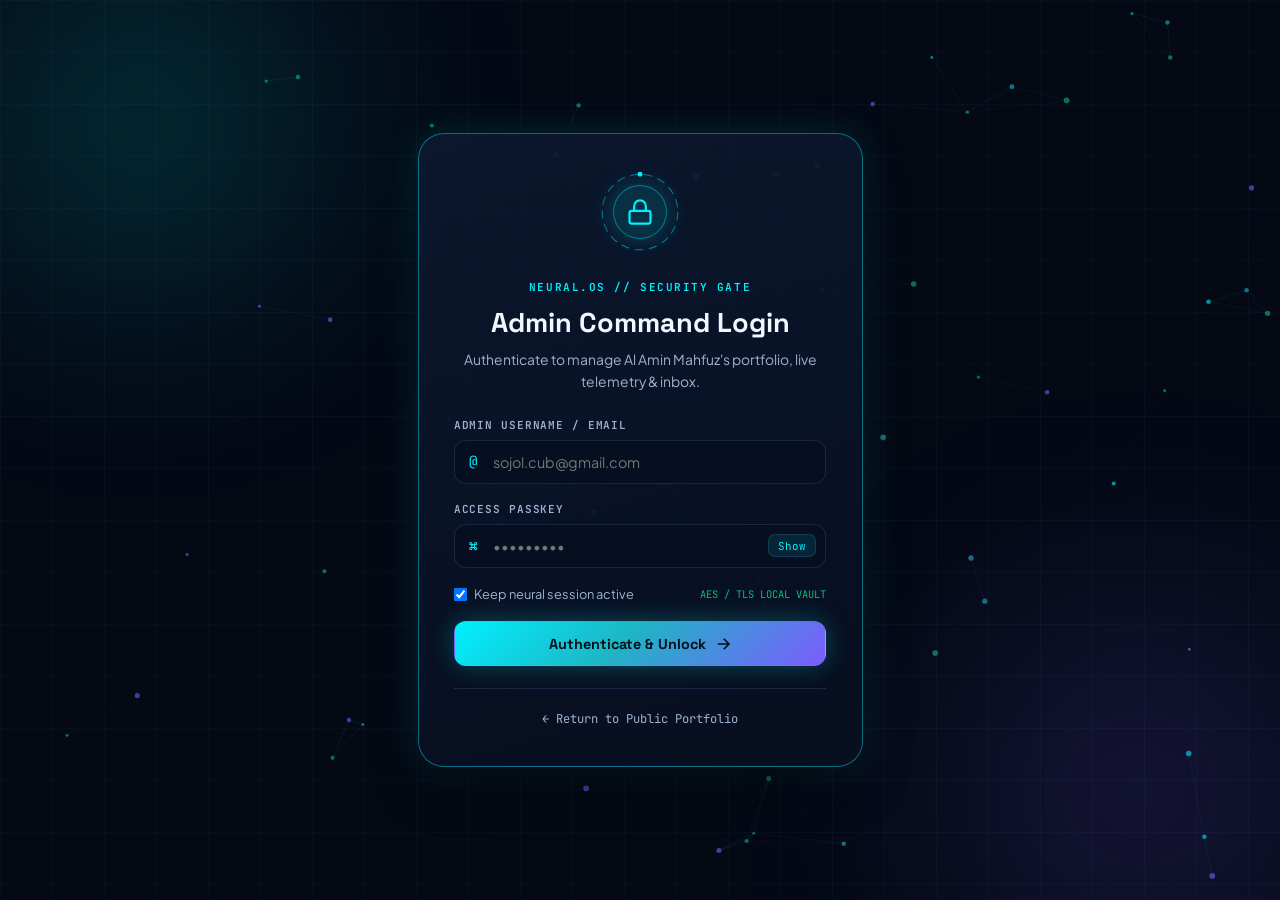
==== commit c65ce7ce: "feat: add LinkedIn and Facebook profile links across portfolio & admin CMS" ====
--- a/admin.html
+++ b/admin.html
@@ -328,6 +328,15 @@
                 <label for="pf-phone2">SECONDARY MOBILE</label>
                 <input type="text" id="pf-phone2" />
               </div>
+
+              <div class="field">
+                <label for="pf-linkedin">LINKEDIN PROFILE URL</label>
+                <input type="url" id="pf-linkedin" placeholder="https://bd.linkedin.com/in/..." />
+              </div>
+              <div class="field">
+                <label for="pf-facebook">FACEBOOK PROFILE URL</label>
+                <input type="url" id="pf-facebook" placeholder="https://web.facebook.com/..." />
+              </div>
             </div>
 
             <div class="divider-title">HERO COUNTER METRICS &amp; TYPEWRITER ROLES</div>
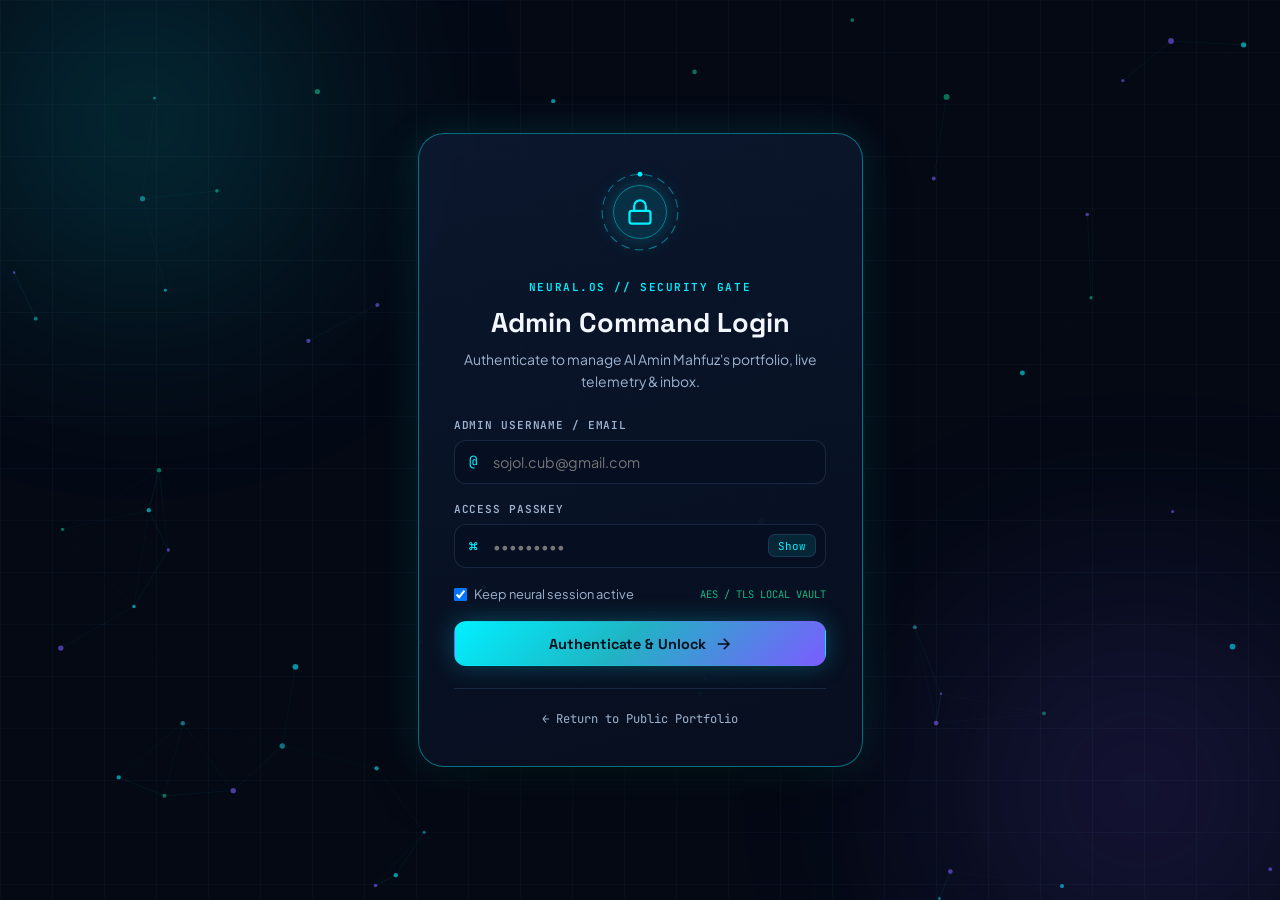
==== commit e7e1da8c: "feat: add IJSRP journal publication showcase & admin CRUD module" ====
--- a/admin.html
+++ b/admin.html
@@ -134,6 +134,11 @@
           <span>Skills &amp; AI Arsenal</span>
           <span id="count-skills" class="side-pill">32</span>
         </button>
+        <button type="button" class="side-link" data-tab="publications">
+          <span class="side-ic">📄</span>
+          <span>Journal Publications</span>
+          <span id="count-pubs" class="side-pill">1</span>
+        </button>
         <button type="button" class="side-link" data-tab="projects">
           <span class="side-ic">🚀</span>
           <span>Featured Projects</span>
@@ -409,7 +414,27 @@
           </div>
         </section>
 
-        <!-- ==================== TAB 5: FEATURED PROJECTS ==================== -->
+        <!-- ==================== TAB 5: JOURNAL PUBLICATIONS ==================== -->
+        <section id="tab-publications" class="tab-panel">
+          <div class="glass-panel">
+            <div class="panel-head">
+              <div>
+                <span class="mono-eyebrow">ACADEMIC RESEARCH &amp; JOURNALS</span>
+                <h3>Peer-Reviewed Journal &amp; Conference Publications</h3>
+              </div>
+              <div class="head-controls">
+                <label class="switch-row">
+                  <input type="checkbox" id="toggle-pubs-sec" checked />
+                  <span>Display Section on Website</span>
+                </label>
+                <button type="button" id="add-pub-btn" class="btn btn-primary btn-sm">+ Add Publication</button>
+              </div>
+            </div>
+            <div id="pubs-manager-list" class="crud-stack"></div>
+          </div>
+        </section>
+
+        <!-- ==================== TAB 6: FEATURED PROJECTS ==================== -->
         <section id="tab-projects" class="tab-panel">
           <div class="glass-panel">
             <div class="panel-head">
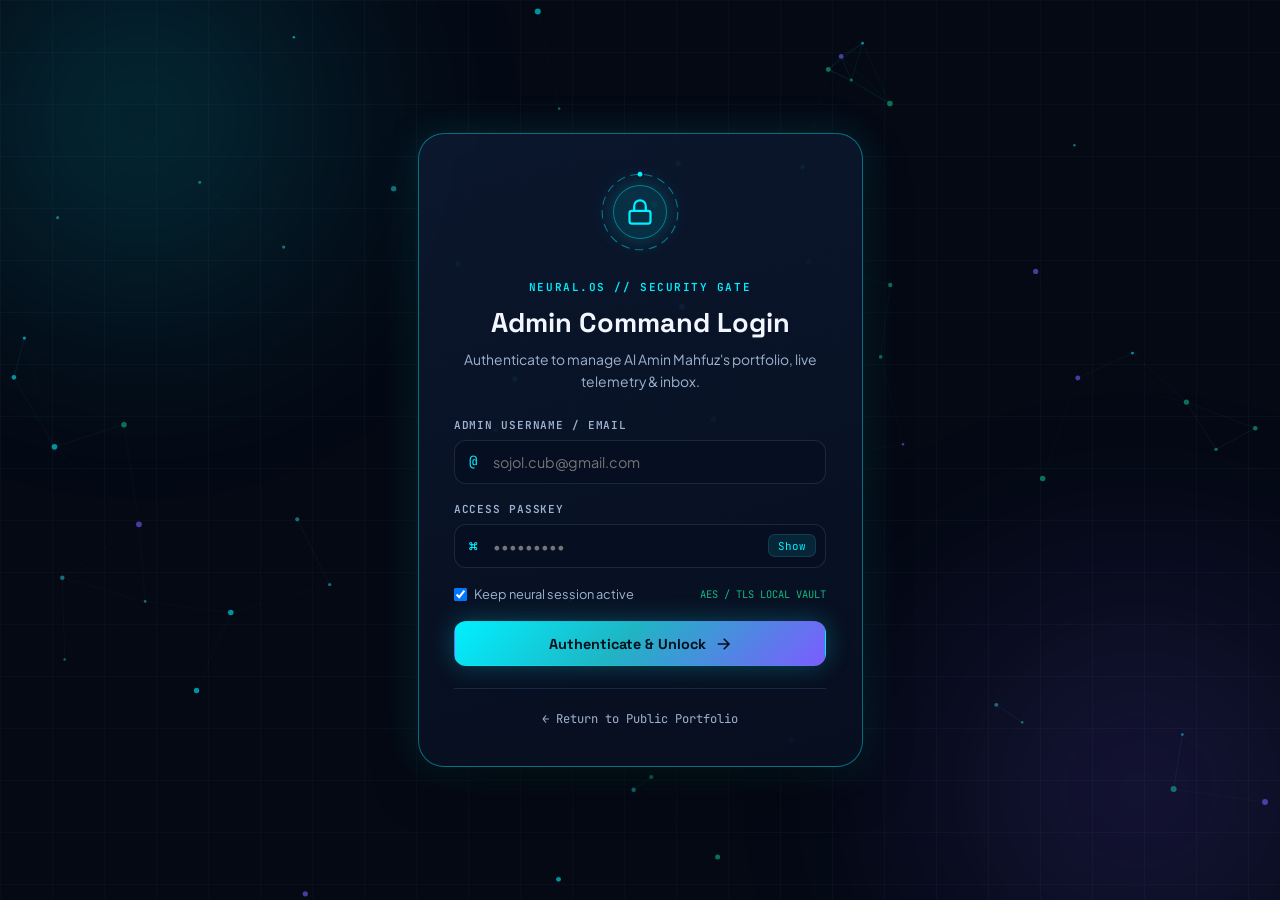
==== commit 09106936: "Fix dashboard changes not updating website: add static cms-data tracking, timestamp merge, and 1-cli" ====
--- a/admin.html
+++ b/admin.html
@@ -178,6 +178,9 @@
         </div>
 
         <div class="topbar-right">
+          <button type="button" id="btn-top-publish" class="btn btn-sm btn-primary" title="Publish changes live to GitHub Pages so everyone sees them">
+            <span>🚀 Publish Live</span>
+          </button>
           <div class="sync-indicator" title="Live synced with public portfolio">
             <span class="sync-dot"></span>
             <span id="sync-status-text">LIVE SYNC READY</span>
@@ -513,6 +516,33 @@
                 <button type="button" id="factory-reset-btn" class="btn btn-danger-ghost btn-block">↺ Reset Content to Updated 2026 CV Defaults</button>
               </div>
             </div>
+
+            <div class="glass-panel" style="grid-column: 1 / -1; margin-top: 1.25rem;">
+              <div class="panel-head">
+                <div>
+                  <span class="mono-eyebrow">LIVE DEPLOYMENT ENGINE</span>
+                  <h3>GitHub Pages 1-Click Cloud Sync</h3>
+                </div>
+                <span class="status-tag" style="background: rgba(0, 240, 255, 0.15); color: var(--cyan);">sojolmahfuz/sojolmahfuz.github.io</span>
+              </div>
+              <p class="muted-copy">
+                When you make edits in this Admin Deck, they immediately update your local browser and local Node server. To push your latest changes live to <strong>https://sojolmahfuz.github.io</strong> so all visitors across the world see them:
+              </p>
+              <div class="form-grid-2" style="margin-top: 1rem; align-items: end;">
+                <div class="field">
+                  <label for="gh-pat-token">GITHUB PERSONAL ACCESS TOKEN (PAT)</label>
+                  <input type="password" id="gh-pat-token" placeholder="ghp_••••••••••••••••••••••••••••••••••••" autocomplete="off" />
+                  <span style="font-size: 0.76rem; color: var(--text-sub); display: block; margin-top: 0.35rem;">
+                    Required when publishing from GitHub Pages. Needs <code>repo</code> scope. Saved securely only in your browser's private local vault.
+                  </span>
+                </div>
+                <div class="form-actions-end" style="gap: 0.75rem;">
+                  <button type="button" id="save-pat-btn" class="btn btn-outline btn-sm">Save Token</button>
+                  <button type="button" id="publish-github-btn" class="btn btn-primary btn-sm">🚀 Push Changes Live to GitHub</button>
+                </div>
+              </div>
+              <div id="publish-status-box" class="log-row" style="margin-top: 1rem; display: none;"></div>
+            </div>
           </div>
         </section>
       </div>
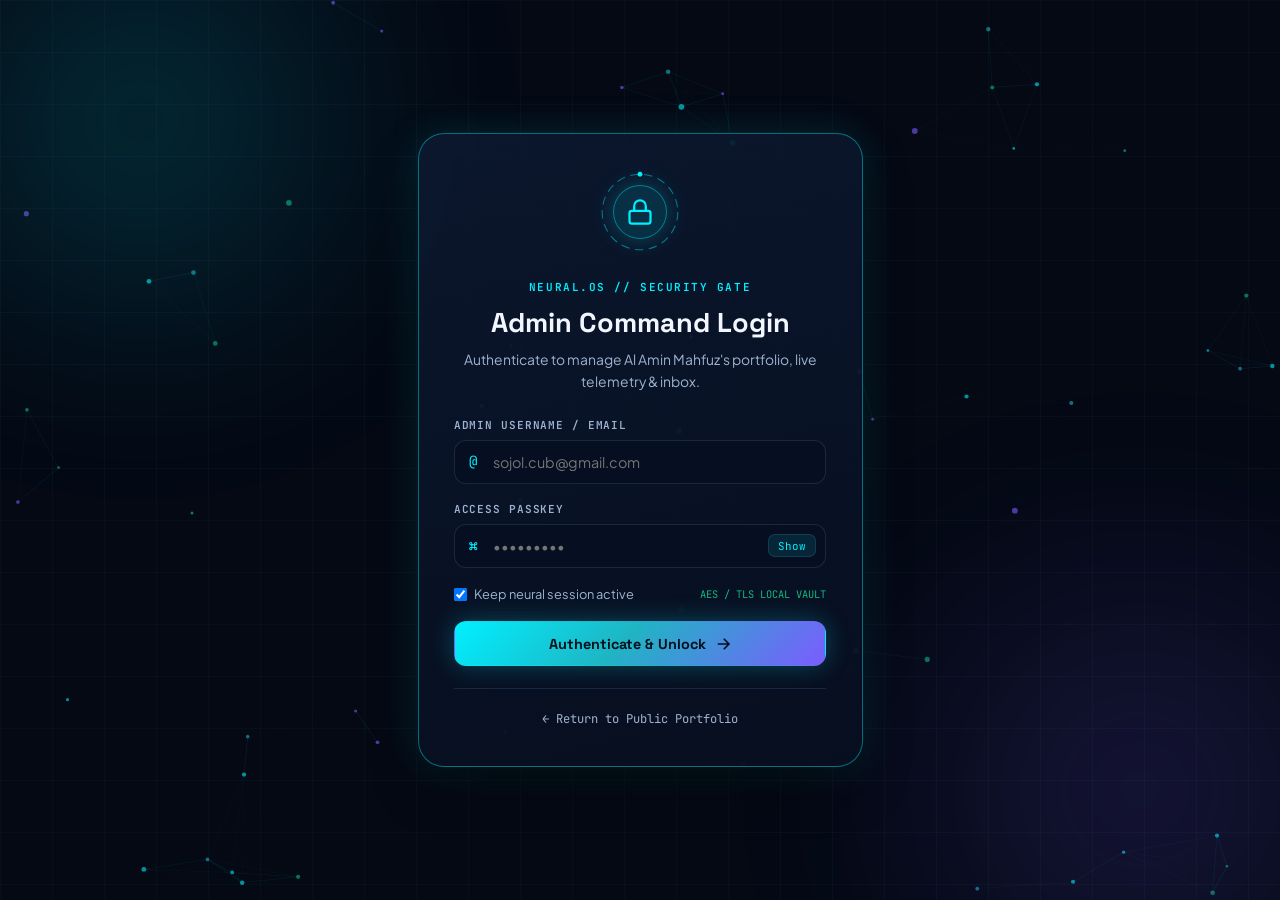
==== commit 4f6c2530: "Set up full database engine for visitor messages and admin portal content" ====
--- a/admin.html
+++ b/admin.html
@@ -149,6 +149,11 @@
           <span>Transmissions Inbox</span>
           <span id="count-unread" class="side-pill pill-alert">1</span>
         </button>
+        <button type="button" class="side-link" data-tab="database">
+          <span class="side-ic">🗄</span>
+          <span>Database &amp; Cloud</span>
+          <span id="db-nav-badge" class="side-pill" style="background:rgba(0,240,255,0.18);color:var(--cyan);">ONLINE</span>
+        </button>
         <button type="button" class="side-link" data-tab="security">
           <span class="side-ic">⚙</span>
           <span>Security &amp; Backup</span>
@@ -466,6 +471,7 @@
                 <h3>Visitor Transmissions Inbox</h3>
               </div>
               <div class="head-controls">
+                <button type="button" id="refresh-inbox-db-btn" class="btn btn-outline btn-sm">🔄 Sync with Database</button>
                 <button type="button" id="mark-all-read" class="btn btn-outline btn-sm">Mark All Read</button>
               </div>
             </div>
@@ -473,7 +479,76 @@
           </div>
         </section>
 
-        <!-- ==================== TAB 7: SECURITY & BACKUP ==================== -->
+        <!-- ==================== TAB 7: DATABASE & CLOUD INFRASTRUCTURE ==================== -->
+        <section id="tab-database" class="tab-panel">
+          <div class="overview-split">
+            <div class="glass-panel">
+              <div class="panel-head">
+                <div>
+                  <span class="mono-eyebrow">DATABASE TELEMETRY</span>
+                  <h3>Live Storage &amp; Connectivity Status</h3>
+                </div>
+                <span id="db-health-badge" class="status-tag" style="background:rgba(16,185,129,0.18);color:var(--emerald);">CONNECTED</span>
+              </div>
+              <div class="kpi-grid" style="grid-template-columns: repeat(auto-fit, minmax(130px, 1fr)); margin-top: 1rem;">
+                <div class="kpi-card" style="padding: 0.85rem;">
+                  <div class="kpi-label">DATABASE ENGINE</div>
+                  <div id="db-stat-provider" class="kpi-val" style="font-size: 1.05rem;">Hybrid Node + Cloud</div>
+                </div>
+                <div class="kpi-card" style="padding: 0.85rem;">
+                  <div class="kpi-label">STORED MESSAGES</div>
+                  <div id="db-stat-messages" class="kpi-val" style="font-size: 1.05rem;">0</div>
+                </div>
+                <div class="kpi-card" style="padding: 0.85rem;">
+                  <div class="kpi-label">CONNECTION PING</div>
+                  <div id="db-stat-ping" class="kpi-val" style="font-size: 1.05rem;">&lt; 5 ms</div>
+                </div>
+              </div>
+              <div class="vault-btn-stack" style="margin-top: 1.25rem;">
+                <button type="button" id="btn-test-db-connection" class="btn btn-outline btn-block">⚡ Ping &amp; Test Database Uplink</button>
+                <button type="button" id="btn-pull-db-messages" class="btn btn-outline btn-block">📥 Pull All Messages from Database</button>
+                <button type="button" id="btn-export-db-messages" class="btn btn-outline btn-block">📦 Export Messages Database (.json)</button>
+              </div>
+              <div id="db-test-result" class="log-row" style="margin-top: 1rem; display: none;"></div>
+            </div>
+
+            <form id="db-config-form" class="glass-panel form-panel">
+              <div class="panel-head">
+                <div>
+                  <span class="mono-eyebrow">DATABASE CONFIGURATION</span>
+                  <h3>Cloud Database Parameters</h3>
+                </div>
+              </div>
+              <p class="muted-copy">
+                Configure your cloud database endpoint. When visitors send transmissions from anywhere in the world on <strong>https://sojolmahfuz.github.io</strong>, they write directly to this database!
+              </p>
+              <div class="field" style="margin-top: 0.8rem;">
+                <label for="cfg-db-url">FIREBASE REALTIME DATABASE REST URL</label>
+                <input
+                  type="url"
+                  id="cfg-db-url"
+                  placeholder="https://<YOUR-PROJECT>-default-rtdb.firebaseio.com"
+                  autocomplete="off"
+                />
+                <span style="font-size: 0.76rem; color: var(--text-sub); display: block; margin-top: 0.35rem;">
+                  Works natively across GitHub Pages without server code. Uses REST endpoint <code>/messages.json</code> and <code>/cms.json</code>.
+                </span>
+              </div>
+              <div class="field" style="margin-top: 0.8rem;">
+                <label class="checkbox-row">
+                  <input type="checkbox" id="cfg-auto-sync" checked />
+                  <span>Auto-sync all portal changes to Cloud Database on Save</span>
+                </label>
+              </div>
+              <div class="form-actions-end" style="margin-top: 1.2rem; gap: 0.65rem;">
+                <button type="button" id="btn-sync-all-to-db" class="btn btn-outline btn-sm">🚀 Push All Content to Database</button>
+                <button type="submit" class="btn btn-primary btn-sm">Save DB Config</button>
+              </div>
+            </form>
+          </div>
+        </section>
+
+        <!-- ==================== TAB 8: SECURITY & BACKUP ==================== -->
         <section id="tab-security" class="tab-panel">
           <div class="overview-split">
             <form id="creds-form" class="glass-panel form-panel">
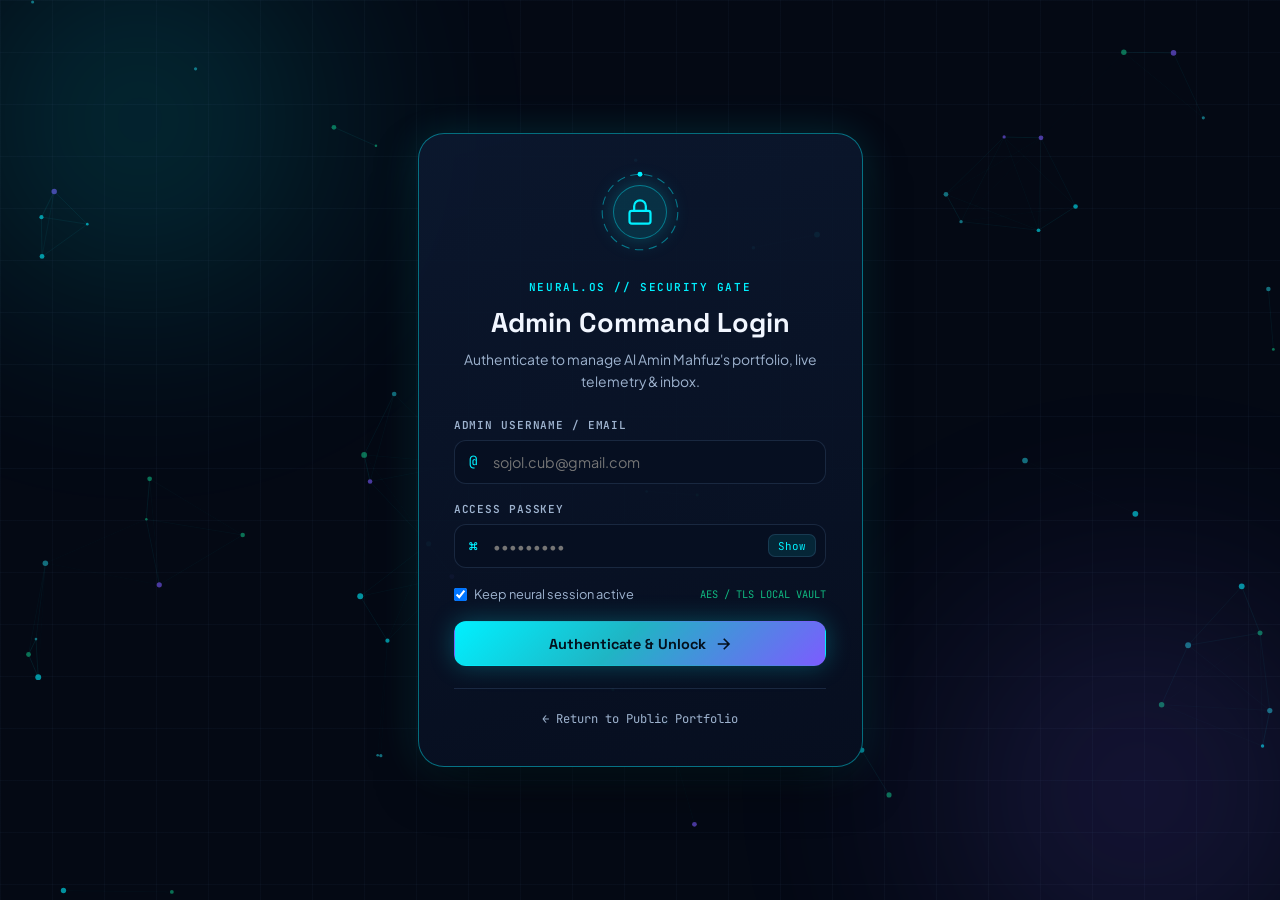
==== commit 2d42341d: "Integrate Firebase Realtime Database configuration, snippet auto-parser, and security rules guide" ====
--- a/admin.html
+++ b/admin.html
@@ -515,36 +515,89 @@
             <form id="db-config-form" class="glass-panel form-panel">
               <div class="panel-head">
                 <div>
-                  <span class="mono-eyebrow">DATABASE CONFIGURATION</span>
-                  <h3>Cloud Database Parameters</h3>
+                  <span class="mono-eyebrow">FIREBASE &amp; CLOUD INFRASTRUCTURE</span>
+                  <h3>Firebase Realtime Database Config</h3>
                 </div>
               </div>
               <p class="muted-copy">
-                Configure your cloud database endpoint. When visitors send transmissions from anywhere in the world on <strong>https://sojolmahfuz.github.io</strong>, they write directly to this database!
+                Connect your Firebase Realtime Database. Any message sent from anywhere in the world on <strong>https://sojolmahfuz.github.io</strong> will be written directly to this cloud database!
               </p>
+              
               <div class="field" style="margin-top: 0.8rem;">
-                <label for="cfg-db-url">FIREBASE REALTIME DATABASE REST URL</label>
+                <label for="cfg-db-url">REALTIME DATABASE URL (databaseURL)</label>
                 <input
                   type="url"
                   id="cfg-db-url"
-                  placeholder="https://<YOUR-PROJECT>-default-rtdb.firebaseio.com"
+                  placeholder="https://alaminmahfuz-portfolio-default-rtdb.firebaseio.com"
                   autocomplete="off"
+                  required
                 />
-                <span style="font-size: 0.76rem; color: var(--text-sub); display: block; margin-top: 0.35rem;">
-                  Works natively across GitHub Pages without server code. Uses REST endpoint <code>/messages.json</code> and <code>/cms.json</code>.
-                </span>
-              </div>
+              </div>
+
+              <div class="form-grid-2" style="margin-top: 0.75rem;">
+                <div class="field">
+                  <label for="cfg-project-id">PROJECT ID (projectId)</label>
+                  <input type="text" id="cfg-project-id" placeholder="alaminmahfuz-portfolio" autocomplete="off" />
+                </div>
+                <div class="field">
+                  <label for="cfg-auth-domain">AUTH DOMAIN (authDomain)</label>
+                  <input type="text" id="cfg-auth-domain" placeholder="alaminmahfuz-portfolio.firebaseapp.com" autocomplete="off" />
+                </div>
+              </div>
+
+              <div class="field" style="margin-top: 0.75rem;">
+                <label for="cfg-api-key">API KEY (apiKey - optional for open rules)</label>
+                <input type="text" id="cfg-api-key" placeholder="AIzaSy•••••••••••••••••••••••••••••••••••" autocomplete="off" />
+              </div>
+
+              <div class="field" style="margin-top: 0.9rem;">
+                <label for="cfg-code-paste">OR PASTE FIREBASE CONFIG JS SNIPPET</label>
+                <textarea id="cfg-code-paste" rows="2" placeholder="Paste: const firebaseConfig = { apiKey: '...', databaseURL: '...' };"></textarea>
+                <button type="button" id="btn-parse-snippet" class="btn btn-outline btn-sm" style="margin-top: 0.4rem;">⚡ Auto-Fill Inputs from Snippet</button>
+              </div>
+
               <div class="field" style="margin-top: 0.8rem;">
                 <label class="checkbox-row">
                   <input type="checkbox" id="cfg-auto-sync" checked />
                   <span>Auto-sync all portal changes to Cloud Database on Save</span>
                 </label>
               </div>
+
               <div class="form-actions-end" style="margin-top: 1.2rem; gap: 0.65rem;">
                 <button type="button" id="btn-sync-all-to-db" class="btn btn-outline btn-sm">🚀 Push All Content to Database</button>
-                <button type="submit" class="btn btn-primary btn-sm">Save DB Config</button>
+                <button type="submit" class="btn btn-primary btn-sm">Save &amp; Connect DB</button>
               </div>
             </form>
+
+            <div class="glass-panel" style="grid-column: 1 / -1; margin-top: 1.25rem;">
+              <div class="panel-head">
+                <div>
+                  <span class="mono-eyebrow">FIREBASE SETUP &amp; PERMISSIONS</span>
+                  <h3>Realtime Database Security Rules</h3>
+                </div>
+                <button type="button" id="btn-copy-rules" class="btn btn-outline btn-sm">📋 Copy Security Rules</button>
+              </div>
+              <p class="muted-copy">
+                To allow visitors to transmit messages and your Admin Deck to read and write content smoothly, configure your Firebase Realtime Database Security Rules:
+              </p>
+              <ol style="color: var(--text-sub); font-size: 0.83rem; padding-left: 1.2rem; line-height: 1.6; margin-top: 0.5rem;">
+                <li>Open <a href="https://console.firebase.google.com/" target="_blank" rel="noopener noreferrer" style="color: var(--cyan);">Firebase Console ↗</a> and choose your project.</li>
+                <li>Under <strong>Build</strong> in the left sidebar, click <strong>Realtime Database</strong>. (If you haven't clicked <em>Create Database</em> yet, click it and select your location).</li>
+                <li>Click the <strong>Rules</strong> tab at the top, paste the JSON below, and click <strong>Publish</strong>:</li>
+              </ol>
+              <pre id="firebase-rules-code" style="background: rgba(0,0,0,0.45); padding: 0.9rem; border-radius: 8px; font-family: var(--font-mono); font-size: 0.8rem; color: var(--emerald); border: 1px solid var(--border); overflow-x: auto; margin-top: 0.6rem;">{
+  "rules": {
+    "messages": {
+      ".read": true,
+      ".write": true
+    },
+    "cms": {
+      ".read": true,
+      ".write": true
+    }
+  }
+}</pre>
+            </div>
           </div>
         </section>
 
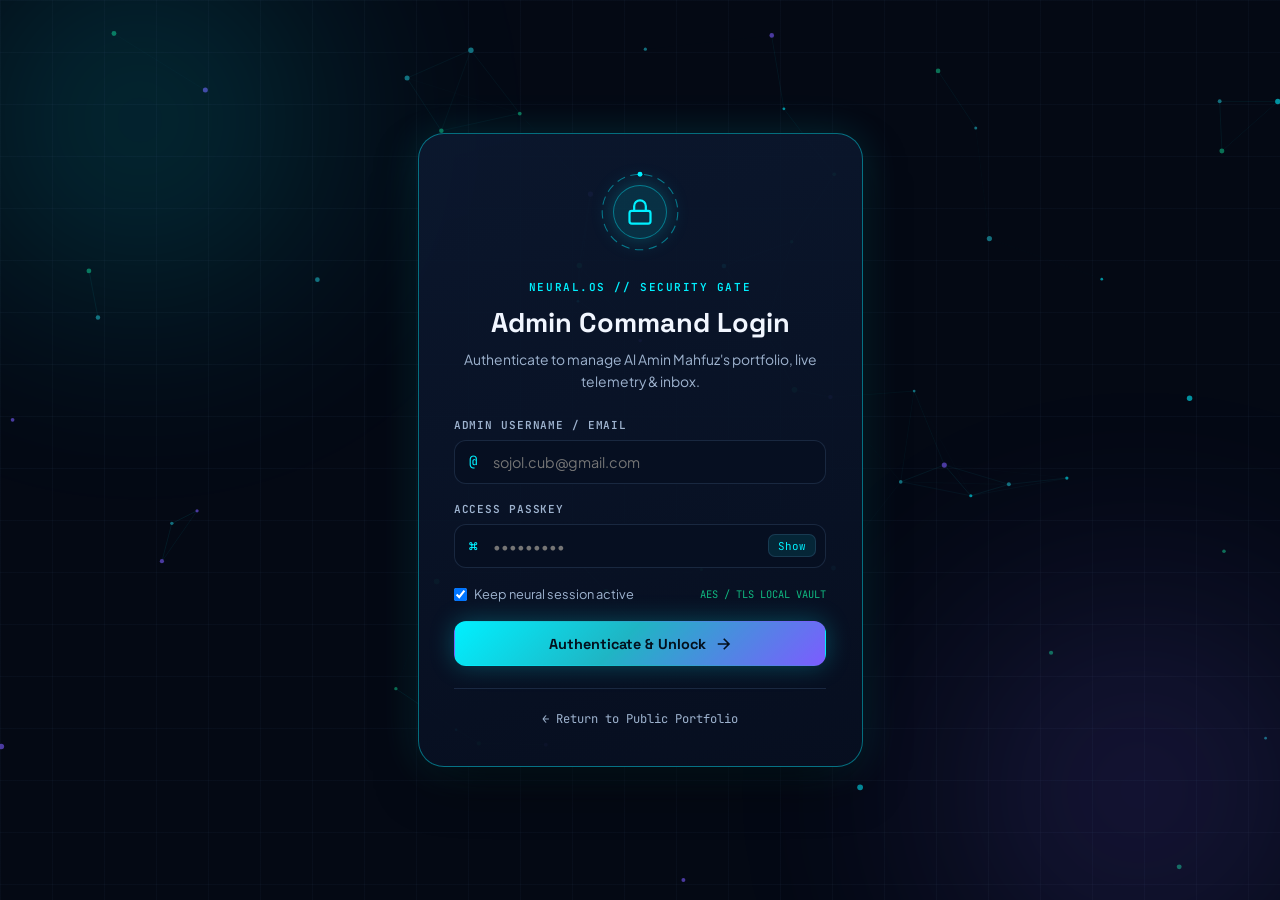
==== commit 3f4cae38: "Clarify free Spark Plan guide and add direct cloud email relay" ====
--- a/admin.html
+++ b/admin.html
@@ -519,8 +519,12 @@
                   <h3>Firebase Realtime Database Config</h3>
                 </div>
               </div>
+              <div class="log-row" style="background: rgba(16, 185, 129, 0.08); border-color: rgba(16, 185, 129, 0.3); color: var(--text-main); margin-bottom: 0.9rem;">
+                <strong style="color: var(--emerald);">✓ 100% Free Forever (No Credit Card Required)</strong><br>
+                Firebase <strong>Spark Plan</strong> is completely free with $0 billing. You never need to enter payment details or upgrade to Blaze.
+              </div>
               <p class="muted-copy">
-                Connect your Firebase Realtime Database. Any message sent from anywhere in the world on <strong>https://sojolmahfuz.github.io</strong> will be written directly to this cloud database!
+                Connect your free Firebase Realtime Database. Any message sent from anywhere in the world on <strong>https://sojolmahfuz.github.io</strong> will be written directly to this cloud database!
               </p>
               
               <div class="field" style="margin-top: 0.8rem;">
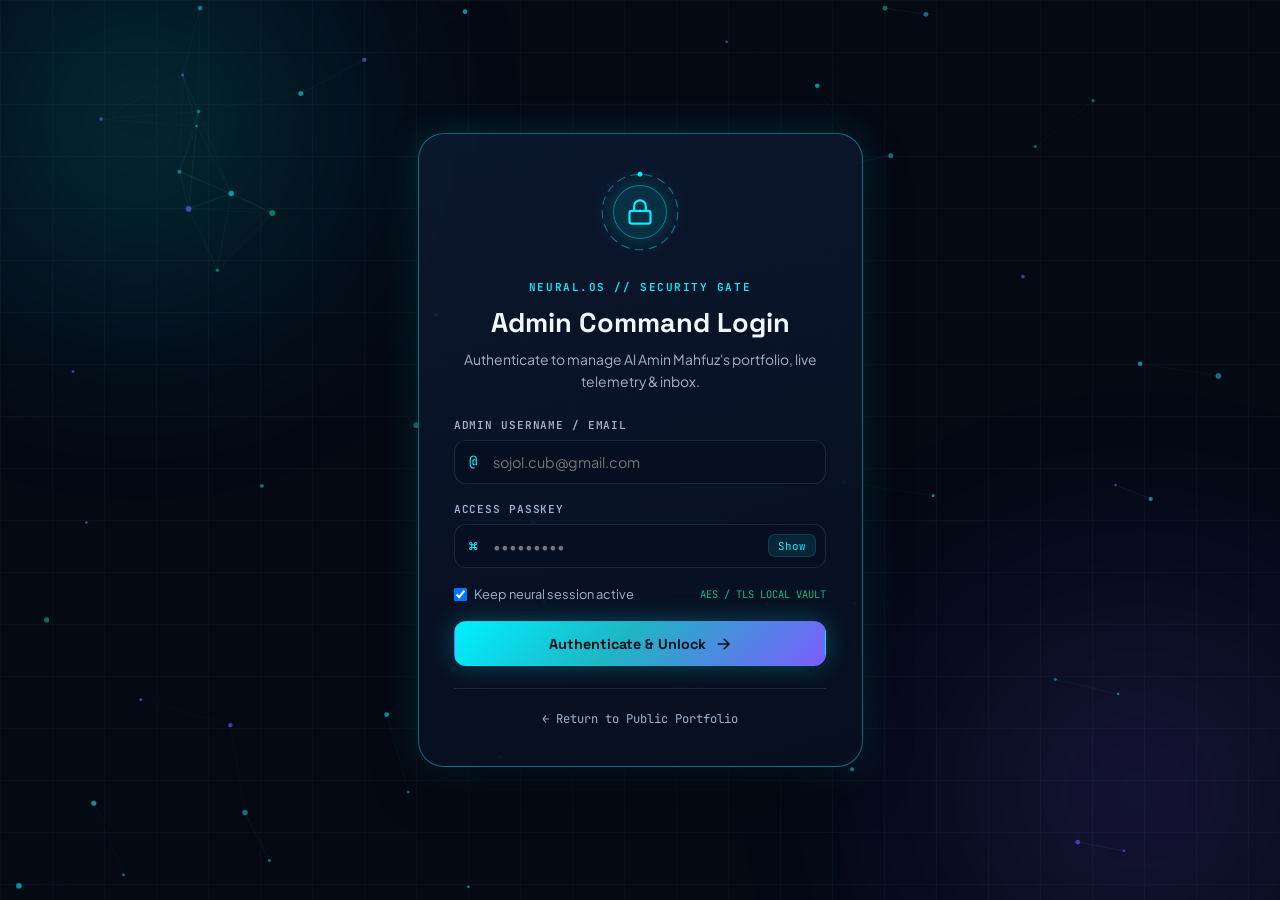
==== commit 380e7bf5: "feat(database): migrate from Firebase to 100% Free Multi-Tier Native Database & Cloud Relay" ====
--- a/admin.html
+++ b/admin.html
@@ -515,92 +515,91 @@
             <form id="db-config-form" class="glass-panel form-panel">
               <div class="panel-head">
                 <div>
-                  <span class="mono-eyebrow">FIREBASE &amp; CLOUD INFRASTRUCTURE</span>
-                  <h3>Firebase Realtime Database Config</h3>
+                  <span class="mono-eyebrow">ZERO-COST CLOUD &amp; NATIVE DATABASE</span>
+                  <h3>Database Engine &amp; Cloud Uplink</h3>
                 </div>
               </div>
               <div class="log-row" style="background: rgba(16, 185, 129, 0.08); border-color: rgba(16, 185, 129, 0.3); color: var(--text-main); margin-bottom: 0.9rem;">
-                <strong style="color: var(--emerald);">✓ 100% Free Forever (No Credit Card Required)</strong><br>
-                Firebase <strong>Spark Plan</strong> is completely free with $0 billing. You never need to enter payment details or upgrade to Blaze.
+                <strong style="color: var(--emerald);">✓ 100% Free Forever Architecture (Zero Billing • No Credit Card Ever)</strong><br>
+                Active with zero external cost: visitor transmissions route directly to your inbox at <strong>sojol.cub@gmail.com</strong>, while your admin content is secured across local disk and GitHub Pages Edge CDN.
               </div>
               <p class="muted-copy">
-                Connect your free Firebase Realtime Database. Any message sent from anywhere in the world on <strong>https://sojolmahfuz.github.io</strong> will be written directly to this cloud database!
+                Choose your primary database engine below. You can run 100% free with the native GitHub + Cloud Relay stack, or plug in your own Supabase or custom REST endpoint.
               </p>
               
               <div class="field" style="margin-top: 0.8rem;">
-                <label for="cfg-db-url">REALTIME DATABASE URL (databaseURL)</label>
+                <label for="cfg-db-provider">DATABASE ENGINE PROVIDER</label>
+                <select id="cfg-db-provider">
+                  <option value="native" selected>Native Zero-Cost Engine (GitHub Edge CDN + Gmail Uplink Relay) — [Recommended]</option>
+                  <option value="supabase">Supabase (Free Cloud PostgreSQL REST API)</option>
+                  <option value="rest">Custom REST API / Webhook (Cloudflare / SheetDB / Baserow)</option>
+                </select>
+              </div>
+
+              <div class="field" style="margin-top: 0.8rem;">
+                <label for="cfg-db-url">CUSTOM CLOUD DATABASE REST URL (OPTIONAL)</label>
                 <input
                   type="url"
                   id="cfg-db-url"
-                  placeholder="https://alaminmahfuz-portfolio-default-rtdb.firebaseio.com"
+                  placeholder="e.g. https://xyzcompany.supabase.co or https://api.yourdomain.com"
                   autocomplete="off"
-                  required
                 />
               </div>
 
               <div class="form-grid-2" style="margin-top: 0.75rem;">
                 <div class="field">
-                  <label for="cfg-project-id">PROJECT ID (projectId)</label>
-                  <input type="text" id="cfg-project-id" placeholder="alaminmahfuz-portfolio" autocomplete="off" />
+                  <label for="cfg-api-key">API KEY / TOKEN (OPTIONAL)</label>
+                  <input type="text" id="cfg-api-key" placeholder="Supabase Anon Key or Bearer Token" autocomplete="off" />
                 </div>
                 <div class="field">
-                  <label for="cfg-auth-domain">AUTH DOMAIN (authDomain)</label>
-                  <input type="text" id="cfg-auth-domain" placeholder="alaminmahfuz-portfolio.firebaseapp.com" autocomplete="off" />
-                </div>
-              </div>
-
-              <div class="field" style="margin-top: 0.75rem;">
-                <label for="cfg-api-key">API KEY (apiKey - optional for open rules)</label>
-                <input type="text" id="cfg-api-key" placeholder="AIzaSy•••••••••••••••••••••••••••••••••••" autocomplete="off" />
-              </div>
-
-              <div class="field" style="margin-top: 0.9rem;">
-                <label for="cfg-code-paste">OR PASTE FIREBASE CONFIG JS SNIPPET</label>
-                <textarea id="cfg-code-paste" rows="2" placeholder="Paste: const firebaseConfig = { apiKey: '...', databaseURL: '...' };"></textarea>
-                <button type="button" id="btn-parse-snippet" class="btn btn-outline btn-sm" style="margin-top: 0.4rem;">⚡ Auto-Fill Inputs from Snippet</button>
+                  <label for="cfg-email-relay">TRANSMISSION RELAY INBOX</label>
+                  <input type="email" id="cfg-email-relay" value="sojol.cub@gmail.com" readonly style="opacity: 0.85;" />
+                </div>
               </div>
 
               <div class="field" style="margin-top: 0.8rem;">
                 <label class="checkbox-row">
                   <input type="checkbox" id="cfg-auto-sync" checked />
-                  <span>Auto-sync all portal changes to Cloud Database on Save</span>
+                  <span>Auto-sync all portal changes to Database on Save</span>
                 </label>
               </div>
 
               <div class="form-actions-end" style="margin-top: 1.2rem; gap: 0.65rem;">
                 <button type="button" id="btn-sync-all-to-db" class="btn btn-outline btn-sm">🚀 Push All Content to Database</button>
-                <button type="submit" class="btn btn-primary btn-sm">Save &amp; Connect DB</button>
+                <button type="submit" class="btn btn-primary btn-sm">Save Database Settings</button>
               </div>
             </form>
 
             <div class="glass-panel" style="grid-column: 1 / -1; margin-top: 1.25rem;">
               <div class="panel-head">
                 <div>
-                  <span class="mono-eyebrow">FIREBASE SETUP &amp; PERMISSIONS</span>
-                  <h3>Realtime Database Security Rules</h3>
-                </div>
-                <button type="button" id="btn-copy-rules" class="btn btn-outline btn-sm">📋 Copy Security Rules</button>
-              </div>
-              <p class="muted-copy">
-                To allow visitors to transmit messages and your Admin Deck to read and write content smoothly, configure your Firebase Realtime Database Security Rules:
-              </p>
-              <ol style="color: var(--text-sub); font-size: 0.83rem; padding-left: 1.2rem; line-height: 1.6; margin-top: 0.5rem;">
-                <li>Open <a href="https://console.firebase.google.com/" target="_blank" rel="noopener noreferrer" style="color: var(--cyan);">Firebase Console ↗</a> and choose your project.</li>
-                <li>Under <strong>Build</strong> in the left sidebar, click <strong>Realtime Database</strong>. (If you haven't clicked <em>Create Database</em> yet, click it and select your location).</li>
-                <li>Click the <strong>Rules</strong> tab at the top, paste the JSON below, and click <strong>Publish</strong>:</li>
-              </ol>
-              <pre id="firebase-rules-code" style="background: rgba(0,0,0,0.45); padding: 0.9rem; border-radius: 8px; font-family: var(--font-mono); font-size: 0.8rem; color: var(--emerald); border: 1px solid var(--border); overflow-x: auto; margin-top: 0.6rem;">{
-  "rules": {
-    "messages": {
-      ".read": true,
-      ".write": true
-    },
-    "cms": {
-      ".read": true,
-      ".write": true
-    }
-  }
-}</pre>
+                  <span class="mono-eyebrow">ZERO-COST INFRASTRUCTURE BREAKDOWN</span>
+                  <h3>How Your 100% Free Database System Works</h3>
+                </div>
+              </div>
+              <div class="kpi-grid" style="grid-template-columns: repeat(auto-fit, minmax(280px, 1fr)); margin-top: 1rem; gap: 1rem;">
+                <div class="kpi-card" style="padding: 1.1rem; text-align: left;">
+                  <div style="font-size: 1.4rem; margin-bottom: 0.4rem;">🌐</div>
+                  <strong style="color: var(--cyan); font-size: 0.95rem;">GitHub Native JAMstack DB</strong>
+                  <p class="muted-copy" style="margin-top: 0.4rem; font-size: 0.82rem; line-height: 1.5;">
+                    Your data lives in <code style="color:var(--emerald);">data/cms-data.json</code> directly on GitHub's global edge network. 100% free, fast, zero configuration, and loads worldwide instantly.
+                  </p>
+                </div>
+                <div class="kpi-card" style="padding: 1.1rem; text-align: left;">
+                  <div style="font-size: 1.4rem; margin-bottom: 0.4rem;">✉️</div>
+                  <strong style="color: var(--emerald); font-size: 0.95rem;">Instant Cloud Email Relay</strong>
+                  <p class="muted-copy" style="margin-top: 0.4rem; font-size: 0.82rem; line-height: 1.5;">
+                    When any visitor fills the contact transmission form, it immediately dispatches to <strong style="color:var(--text-main);">sojol.cub@gmail.com</strong> with 0 setup, $0 billing, and no credit card required.
+                  </p>
+                </div>
+                <div class="kpi-card" style="padding: 1.1rem; text-align: left;">
+                  <div style="font-size: 1.4rem; margin-bottom: 0.4rem;">⚡</div>
+                  <strong style="color: var(--purple, #a78bfa); font-size: 0.95rem;">Local Node Fast API</strong>
+                  <p class="muted-copy" style="margin-top: 0.4rem; font-size: 0.82rem; line-height: 1.5;">
+                    When editing locally via <code style="color:var(--cyan);">server.mjs</code>, changes are saved straight to disk in JSON files, with 1-click live git push directly to your live GitHub Pages site.
+                  </p>
+                </div>
+              </div>
             </div>
           </div>
         </section>
